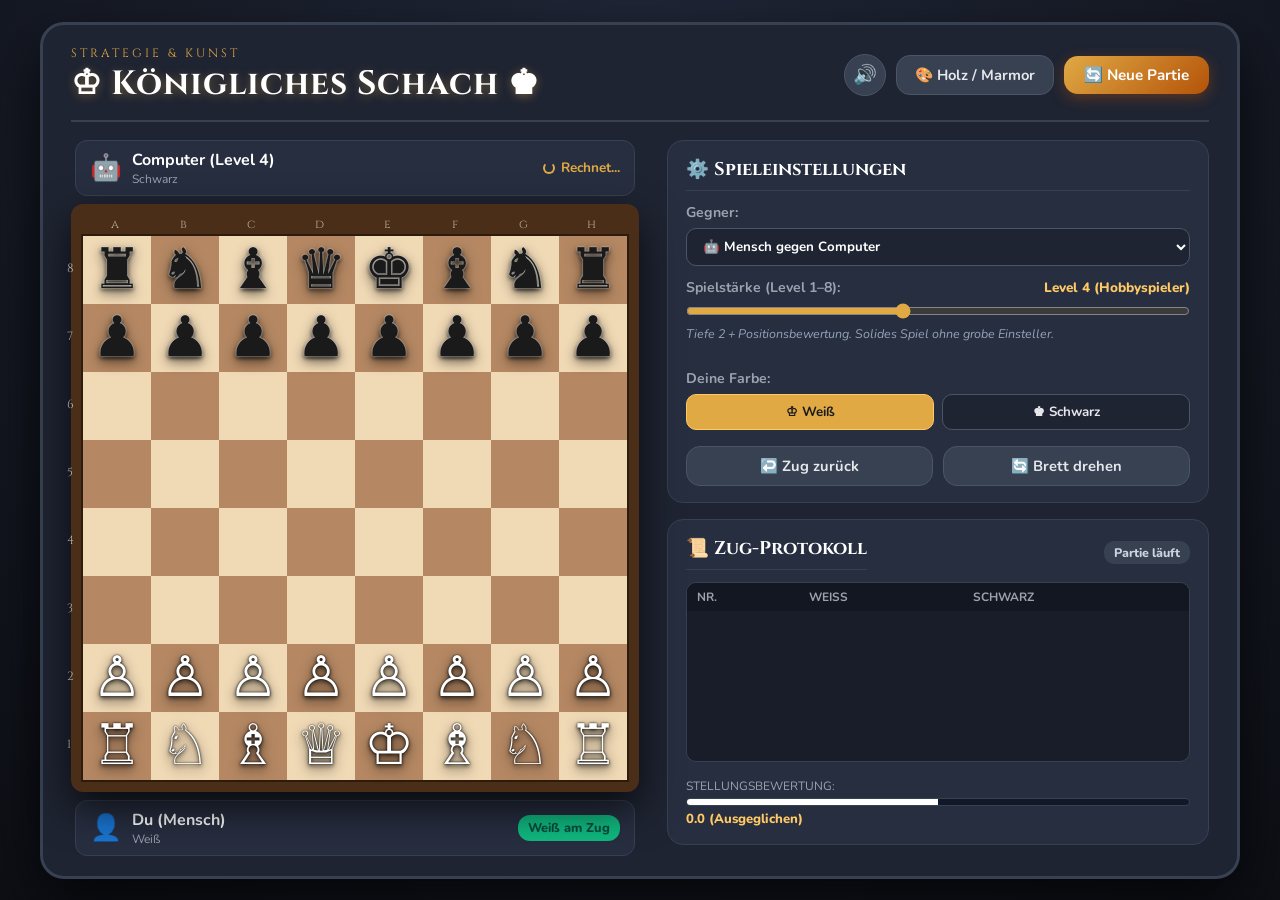
==== index.html @ e4e54983 "Initial commit: Königliches Schach mit KI und 2-Spieler-Modus" ====
<!DOCTYPE html>
<html lang="de">
<head>
  <meta charset="UTF-8">
  <meta name="viewport" content="width=device-width, initial-scale=1.0">
  <title>Königliches Schach – Meister & KI</title>
  <link rel="preconnect" href="https://fonts.googleapis.com">
  <link rel="preconnect" href="https://fonts.gstatic.com" crossorigin>
  <link href="https://fonts.googleapis.com/css2?family=Cinzel:wght@600;700;800&family=Nunito:wght@600;700;800&display=swap" rel="stylesheet">
  <link rel="stylesheet" href="chess.css">
</head>
<body>
  <div class="chess-app-container">
    
    <!-- Oberer Kopfbereich -->
    <header class="chess-header">
      <div class="header-branding">
        <span class="chess-subtitle">Strategie & Kunst</span>
        <h1 class="chess-title">♔ Königliches Schach ♚</h1>
      </div>

      <div class="header-actions">
        <button id="btn-sound" class="btn-icon" title="Ton an/aus">🔊</button>
        <button id="btn-theme" class="btn-secondary" title="Design wechseln">🎨 Holz / Marmor</button>
        <button id="btn-new-game" class="btn-primary" title="Neue Partie starten">🔄 Neue Partie</button>
      </div>
    </header>

    <!-- Hauptbereich: Brett & Seitenleiste -->
    <main class="chess-main-layout">
      
      <!-- Linke Spalte / Schachbrett -->
      <section class="board-column">
        
        <!-- Oberer Spieler (Schwarz / KI) -->
        <div class="player-bar top-player" id="black-player-bar">
          <div class="player-meta">
            <span class="player-icon" id="top-player-avatar">🤖</span>
            <div class="player-text">
              <strong id="top-player-name">Computer (Level 4)</strong>
              <span class="player-color-tag">Schwarz</span>
            </div>
          </div>
          <div class="captured-box" id="top-captured">
            <span class="captured-list"></span>
            <span class="material-advantage" id="top-adv"></span>
          </div>
          <div class="thinking-spinner hidden" id="ai-thinking-indicator">
            <div class="spinner-dot"></div>
            <span>Rechnet...</span>
          </div>
        </div>

        <!-- Das 8x8 Schachbrett -->
        <div class="board-wrapper" id="board-wrapper">
          <div class="coordinates-top-bottom">
            <span>a</span><span>b</span><span>c</span><span>d</span><span>e</span><span>f</span><span>g</span><span>h</span>
          </div>
          <div class="coordinates-left-right">
            <span>8</span><span>7</span><span>6</span><span>5</span><span>4</span><span>3</span><span>2</span><span>1</span>
          </div>
          <div id="chess-board" class="chess-grid"></div>
        </div>

        <!-- Unterer Spieler (Weiß / Mensch) -->
        <div class="player-bar bottom-player" id="white-player-bar">
          <div class="player-meta">
            <span class="player-icon" id="bottom-player-avatar">👤</span>
            <div class="player-text">
              <strong id="bottom-player-name">Spieler (Mensch)</strong>
              <span class="player-color-tag">Weiß</span>
            </div>
          </div>
          <div class="captured-box" id="bottom-captured">
            <span class="captured-list"></span>
            <span class="material-advantage" id="bottom-adv"></span>
          </div>
          <div class="turn-status-badge" id="turn-badge">Weiß am Zug</div>
        </div>

      </section>

      <!-- Rechte Spalte: Einstellungen, Stärke & Züge-Historie -->
      <aside class="sidebar-column">
        
        <!-- Einstellungen & Level -->
        <div class="panel-box settings-panel">
          <h2 class="panel-title">⚙️ Spieleinstellungen</h2>
          
          <div class="setting-row">
            <label for="game-mode">Gegner:</label>
            <select id="game-mode" class="custom-select">
              <option value="ai">🤖 Mensch gegen Computer</option>
              <option value="pvp">👥 2 Spieler (lokal an einem Gerät)</option>
            </select>
          </div>

          <div class="setting-row" id="level-container">
            <div class="level-header">
              <label for="ai-level">Spielstärke (Level 1–8):</label>
              <span class="level-badge" id="level-display">Level 4 (Hobbyspieler)</span>
            </div>
            <input type="range" id="ai-level" min="1" max="8" value="4" class="custom-slider">
            <div class="level-description" id="level-desc">
              Tiefe 2 + Positionsbewertung. Solides Spiel ohne grobe Einsteller.
            </div>
          </div>

          <div class="setting-row" id="color-select-container">
            <label>Deine Farbe:</label>
            <div class="color-toggle-group">
              <button class="color-btn active" data-color="w">♔ Weiß</button>
              <button class="color-btn" data-color="b">♚ Schwarz</button>
            </div>
          </div>

          <div class="panel-actions">
            <button id="btn-undo" class="btn-secondary" title="Letzten Zug rückgängig machen">↩️ Zug zurück</button>
            <button id="btn-flip" class="btn-secondary" title="Spielfeld um 180 Grad drehen">🔄 Brett drehen</button>
          </div>
        </div>

        <!-- Partie-Status & Züge-Protokoll -->
        <div class="panel-box moves-panel">
          <div class="moves-header">
            <h2 class="panel-title">📜 Zug-Protokoll</h2>
            <span class="status-pill" id="game-status-pill">Partie läuft</span>
          </div>

          <div class="moves-history" id="moves-history">
            <table class="moves-table">
              <thead>
                <tr>
                  <th>Nr.</th>
                  <th>Weiß</th>
                  <th>Schwarz</th>
                </tr>
              </thead>
              <tbody id="moves-list"></tbody>
            </table>
          </div>

          <div class="engine-info" id="engine-eval-box">
            <span class="eval-label">Stellungsbewertung:</span>
            <div class="eval-bar-wrapper">
              <div class="eval-bar-fill" id="eval-bar" style="width: 50%;"></div>
            </div>
            <span class="eval-score" id="eval-score">0.0 (Ausgeglichen)</span>
          </div>
        </div>

      </aside>
    </main>

  </div>

  <!-- Modal für Bauern-Umwandlung (Pawn Promotion) -->
  <div id="modal-promotion" class="modal-backdrop hidden">
    <div class="modal-content promotion-content">
      <h3 class="promotion-title">Bauer verwandeln in:</h3>
      <div class="promotion-choices" id="promotion-choices">
        <button class="promo-choice-btn" data-piece="q">♛ Dame</button>
        <button class="promo-choice-btn" data-piece="r">♜ Turm</button>
        <button class="promo-choice-btn" data-piece="b">♝ Läufer</button>
        <button class="promo-choice-btn" data-piece="n">♞ Springer</button>
      </div>
    </div>
  </div>

  <!-- Modal: Spielende (Schachmatt / Patt / Remis) -->
  <div id="modal-gameover" class="modal-backdrop hidden">
    <div class="modal-content gameover-content">
      <div class="gameover-trophy" id="go-icon">🏆</div>
      <h2 class="gameover-title" id="go-title">Schachmatt!</h2>
      <p class="gameover-desc" id="go-desc">Weiß gewinnt durch Schachmatt.</p>
      <button id="btn-restart-gameover" class="btn-primary btn-large">Neue Partie beginnen</button>
    </div>
  </div>

  <script src="chess.js"></script>
</body>
</html>
---- chess.css ----
/* ==========================================================================
   Königliches Schach – Premium Styles & Themes
   ========================================================================== */

:root {
  --bg-primary: #151821;
  --bg-secondary: #1f2432;
  --bg-panel: #272e40;
  --text-main: #f3f4f6;
  --text-muted: #9ca3af;
  --accent-gold: #e0a944;
  --accent-gold-bright: #ffca65;
  --accent-blue: #3b82f6;
  --accent-danger: #ef4444;

  /* Klassisches Holz-Thema (Standard) */
  --board-border: #4a2e18;
  --board-light: #f0d9b5;
  --board-dark: #b58863;
  --highlight-select: rgba(255, 215, 0, 0.65);
  --highlight-last: rgba(205, 210, 106, 0.5);
  --highlight-dot: rgba(20, 85, 30, 0.45);
  --highlight-capture: rgba(220, 38, 38, 0.45);

  --font-serif: 'Cinzel', serif;
  --font-sans: 'Nunito', sans-serif;
}

/* Marmor / Slate Thema */
body.theme-slate {
  --board-border: #334155;
  --board-light: #e2e8f0;
  --board-dark: #64748b;
  --highlight-select: rgba(56, 189, 248, 0.65);
  --highlight-last: rgba(99, 102, 241, 0.45);
  --highlight-dot: rgba(14, 165, 233, 0.5);
  --highlight-capture: rgba(239, 68, 68, 0.55);
}

* {
  box-sizing: border-box;
  margin: 0;
  padding: 0;
  user-select: none;
  -webkit-user-select: none;
}

body {
  background: radial-gradient(circle at 50% 10%, #202738 0%, #0d0f15 100%);
  color: var(--text-main);
  font-family: var(--font-sans);
  min-height: 100vh;
  display: flex;
  justify-content: center;
  align-items: center;
  padding: 16px;
}

.chess-app-container {
  width: 100%;
  max-width: 1200px;
  background: var(--bg-secondary);
  border: 3px solid #374151;
  border-radius: 24px;
  padding: 20px 28px;
  box-shadow: 0 25px 60px rgba(0, 0, 0, 0.7);
  display: flex;
  flex-direction: column;
  gap: 18px;
}

/* Header */
.chess-header {
  display: flex;
  justify-content: space-between;
  align-items: center;
  border-bottom: 2px solid #374151;
  padding-bottom: 14px;
}

.header-branding {
  display: flex;
  flex-direction: column;
}

.chess-subtitle {
  font-family: var(--font-serif);
  font-size: 0.75rem;
  letter-spacing: 3px;
  text-transform: uppercase;
  color: var(--accent-gold);
}

.chess-title {
  font-family: var(--font-serif);
  font-size: 2.1rem;
  color: #fff;
  letter-spacing: 1px;
  text-shadow: 0 2px 10px rgba(224, 169, 68, 0.4);
}

.header-actions {
  display: flex;
  gap: 10px;
  align-items: center;
}

/* Buttons */
button, .btn-nav {
  font-family: var(--font-sans);
  font-weight: 700;
  cursor: pointer;
  border: none;
  border-radius: 14px;
  transition: all 0.2s cubic-bezier(0.34, 1.56, 0.64, 1);
  display: inline-flex;
  align-items: center;
  justify-content: center;
  text-decoration: none;
}

button:active, .btn-nav:active {
  transform: scale(0.96);
}

.btn-nav {
  background: #1e3a2f;
  color: #a7f3d0;
  border: 1px solid #059669;
  padding: 8px 16px;
  font-size: 0.9rem;
}

.btn-nav:hover {
  background: #065f46;
  color: #fff;
}

.btn-icon {
  background: #374151;
  color: #fff;
  width: 42px;
  height: 42px;
  font-size: 1.2rem;
  border-radius: 50%;
  border: 1px solid #4b5563;
}

.btn-icon:hover {
  background: #4b5563;
}

.btn-secondary {
  background: #374151;
  color: #e5e7eb;
  padding: 9px 18px;
  font-size: 0.92rem;
  border: 1px solid #4b5563;
}

.btn-secondary:hover {
  background: #4b5563;
  color: #fff;
}

.btn-primary {
  background: linear-gradient(135deg, #e0a944, #b45309);
  color: #fff;
  padding: 9px 20px;
  font-size: 0.95rem;
  box-shadow: 0 4px 14px rgba(180, 83, 9, 0.4);
}

.btn-primary:hover {
  transform: translateY(-2px);
  box-shadow: 0 6px 18px rgba(180, 83, 9, 0.5);
}

/* Haupt-Layout */
.chess-main-layout {
  display: grid;
  grid-template-columns: auto 1fr;
  gap: 28px;
  align-items: start;
}

/* Brett-Spalte */
.board-column {
  display: flex;
  flex-direction: column;
  gap: 8px;
  align-items: center;
}

/* Spieler-Balken */
.player-bar {
  width: 560px;
  background: var(--bg-panel);
  border: 1px solid #374151;
  border-radius: 12px;
  padding: 8px 14px;
  display: flex;
  align-items: center;
  justify-content: space-between;
}

.player-meta {
  display: flex;
  align-items: center;
  gap: 10px;
}

.player-icon {
  font-size: 1.6rem;
}

.player-text {
  display: flex;
  flex-direction: column;
}

.player-text strong {
  font-size: 1rem;
  color: #fff;
}

.player-color-tag {
  font-size: 0.75rem;
  color: var(--text-muted);
}

.captured-box {
  display: flex;
  align-items: center;
  gap: 6px;
}

.captured-list {
  font-size: 1.25rem;
  letter-spacing: -2px;
  display: flex;
  gap: 2px;
}

.material-advantage {
  font-size: 0.82rem;
  font-weight: 800;
  color: var(--accent-gold-bright);
}

.turn-status-badge {
  background: #10b981;
  color: #064e3b;
  font-weight: 800;
  font-size: 0.8rem;
  padding: 4px 10px;
  border-radius: 12px;
  animation: pulseBadge 1.5s infinite;
}

.thinking-spinner {
  display: flex;
  align-items: center;
  gap: 6px;
  font-size: 0.85rem;
  color: var(--accent-gold);
  font-weight: 700;
}

.spinner-dot {
  width: 12px;
  height: 12px;
  border: 2px solid var(--accent-gold);
  border-top-color: transparent;
  border-radius: 50%;
  animation: spin 0.8s linear infinite;
}

/* Schachbrett Wrapper & Koordinaten */
.board-wrapper {
  position: relative;
  background: var(--board-border);
  border: 10px solid var(--board-border);
  border-radius: 12px;
  box-shadow: 0 16px 40px rgba(0, 0, 0, 0.7);
  display: flex;
  flex-direction: column;
}

.coordinates-top-bottom {
  display: grid;
  grid-template-columns: repeat(8, 68px);
  text-align: center;
  font-size: 0.75rem;
  font-family: var(--font-serif);
  color: rgba(255, 255, 255, 0.6);
  padding: 2px 0;
}

.coordinates-left-right {
  position: absolute;
  left: -14px;
  top: 20px;
  height: calc(8 * 68px);
  display: flex;
  flex-direction: column;
  justify-content: space-around;
  font-size: 0.75rem;
  font-family: var(--font-serif);
  color: rgba(255, 255, 255, 0.6);
}

.chess-grid {
  display: grid;
  grid-template-columns: repeat(8, 68px);
  grid-template-rows: repeat(8, 68px);
  border: 2px solid rgba(0, 0, 0, 0.4);
}

/* Kachel */
.square {
  width: 68px;
  height: 68px;
  display: flex;
  align-items: center;
  justify-content: center;
  position: relative;
  cursor: pointer;
}

.square.light {
  background-color: var(--board-light);
}

.square.dark {
  background-color: var(--board-dark);
}

/* Hervorhebungen */
.square.selected {
  background-color: var(--highlight-select) !important;
}

.square.last-move {
  background-color: var(--highlight-last) !important;
}

.square.check {
  background: radial-gradient(circle, #ef4444 0%, transparent 80%) !important;
  animation: pulseCheck 1s infinite alternate;
}

/* Mögliche Züge */
.square.valid-move::after {
  content: "";
  position: absolute;
  width: 22px;
  height: 22px;
  background-color: var(--highlight-dot);
  border-radius: 50%;
  pointer-events: none;
  z-index: 5;
  transition: transform 0.15s ease;
}

.square.valid-move:hover::after {
  transform: scale(1.3);
}

.square.valid-capture::after {
  content: "";
  position: absolute;
  width: 60px;
  height: 60px;
  border: 5px solid var(--highlight-capture);
  border-radius: 50%;
  pointer-events: none;
  z-index: 5;
}

/* Schachfiguren */
.piece {
  font-size: 3.5rem;
  line-height: 1;
  position: relative;
  z-index: 10;
  transition: transform 0.15s cubic-bezier(0.34, 1.56, 0.64, 1);
  filter: drop-shadow(0 4px 6px rgba(0, 0, 0, 0.5));
}

.piece.white {
  color: #fff;
  text-shadow: 0 0 2px #000, 0 2px 4px rgba(0, 0, 0, 0.8);
}

.piece.black {
  color: #1a1a1a;
  text-shadow: 0 0 2px #fff, 0 2px 4px rgba(0, 0, 0, 0.9);
}

.square:hover .piece {
  transform: scale(1.1);
}

/* Seitenleiste / Panels */
.sidebar-column {
  display: flex;
  flex-direction: column;
  gap: 16px;
}

.panel-box {
  background: var(--bg-panel);
  border: 1px solid #374151;
  border-radius: 16px;
  padding: 16px 18px;
  display: flex;
  flex-direction: column;
  gap: 12px;
}

.panel-title {
  font-family: var(--font-serif);
  font-size: 1.15rem;
  color: #fff;
  border-bottom: 1px solid #374151;
  padding-bottom: 8px;
}

.setting-row {
  display: flex;
  flex-direction: column;
  gap: 6px;
}

.setting-row label {
  font-size: 0.88rem;
  color: var(--text-muted);
  font-weight: 700;
}

.custom-select {
  background: #1f2432;
  color: #fff;
  border: 1px solid #4b5563;
  padding: 8px 12px;
  border-radius: 10px;
  font-family: var(--font-sans);
  font-weight: 700;
}

.level-header {
  display: flex;
  justify-content: space-between;
  align-items: center;
}

.level-badge {
  font-size: 0.85rem;
  font-weight: 800;
  color: var(--accent-gold-bright);
}

.custom-slider {
  width: 100%;
  accent-color: var(--accent-gold);
  cursor: pointer;
}

.level-description {
  font-size: 0.78rem;
  color: #94a3b8;
  font-style: italic;
  min-height: 32px;
}

.color-toggle-group {
  display: flex;
  gap: 8px;
}

.color-btn {
  flex: 1;
  background: #1f2432;
  color: #e5e7eb;
  border: 1px solid #4b5563;
  padding: 8px;
  border-radius: 10px;
}

.color-btn.active {
  background: var(--accent-gold);
  color: #1a1a1a;
  border-color: var(--accent-gold-bright);
}

.panel-actions {
  display: flex;
  gap: 10px;
  margin-top: 4px;
}

.panel-actions button {
  flex: 1;
}

/* Zug-Protokoll */
.moves-header {
  display: flex;
  justify-content: space-between;
  align-items: center;
}

.status-pill {
  font-size: 0.78rem;
  font-weight: 800;
  background: #374151;
  color: #cbd5e1;
  padding: 3px 10px;
  border-radius: 10px;
}

.moves-history {
  height: 180px;
  overflow-y: auto;
  background: #181d29;
  border: 1px solid #374151;
  border-radius: 10px;
}

.moves-table {
  width: 100%;
  border-collapse: collapse;
  font-size: 0.88rem;
  text-align: left;
}

.moves-table th {
  background: #131722;
  padding: 6px 10px;
  font-size: 0.75rem;
  color: var(--text-muted);
  text-transform: uppercase;
}

.moves-table td {
  padding: 5px 10px;
  border-bottom: 1px solid #232a3b;
}

.moves-table tr:hover {
  background: #252e42;
}

/* Stellungsbewertung (Engine Eval) */
.engine-info {
  display: flex;
  flex-direction: column;
  gap: 4px;
  margin-top: 4px;
}

.eval-label {
  font-size: 0.75rem;
  color: var(--text-muted);
  text-transform: uppercase;
}

.eval-bar-wrapper {
  width: 100%;
  height: 8px;
  background: #111827;
  border-radius: 4px;
  overflow: hidden;
  border: 1px solid #374151;
}

.eval-bar-fill {
  height: 100%;
  background: #fff;
  transition: width 0.3s ease;
}

.eval-score {
  font-size: 0.82rem;
  font-weight: 800;
  color: var(--accent-gold-bright);
}

/* Modals */
.modal-backdrop {
  position: fixed;
  top: 0;
  left: 0;
  width: 100vw;
  height: 100vh;
  background: rgba(10, 14, 23, 0.8);
  backdrop-filter: blur(6px);
  display: flex;
  align-items: center;
  justify-content: center;
  z-index: 100;
  transition: opacity 0.25s ease;
}

.modal-backdrop.hidden {
  opacity: 0;
  pointer-events: none;
}

.modal-content {
  background: var(--bg-panel);
  border: 2px solid var(--accent-gold);
  border-radius: 20px;
  padding: 24px 30px;
  text-align: center;
  box-shadow: 0 20px 50px rgba(0, 0, 0, 0.8);
  display: flex;
  flex-direction: column;
  gap: 16px;
}

.promotion-title {
  font-family: var(--font-serif);
  font-size: 1.3rem;
  color: #fff;
}

.promotion-choices {
  display: flex;
  gap: 12px;
}

.promo-choice-btn {
  background: #1f2432;
  color: #fff;
  border: 2px solid #4b5563;
  padding: 12px 18px;
  font-size: 1.3rem;
  border-radius: 14px;
}

.promo-choice-btn:hover {
  background: var(--accent-gold);
  color: #1a1a1a;
  border-color: #fff;
}

.gameover-trophy {
  font-size: 4rem;
}

.gameover-title {
  font-family: var(--font-serif);
  font-size: 2rem;
  color: var(--accent-gold);
}

.gameover-desc {
  font-size: 1.1rem;
  color: #e5e7eb;
}

.btn-large {
  padding: 12px 28px;
  font-size: 1.1rem;
}

/* Animationen */
@keyframes spin {
  to { transform: rotate(360deg); }
}

@keyframes pulseBadge {
  0%, 100% { transform: scale(1); }
  50% { transform: scale(1.05); }
}

@keyframes pulseCheck {
  from { filter: drop-shadow(0 0 4px #ef4444); }
  to { filter: drop-shadow(0 0 16px #ef4444); }
}

/* Responsive */
@media (max-width: 980px) {
  .chess-main-layout {
    grid-template-columns: 1fr;
    justify-items: center;
  }
  .player-bar {
    width: 100%;
    max-width: 560px;
  }
  .sidebar-column {
    width: 100%;
    max-width: 560px;
  }
}
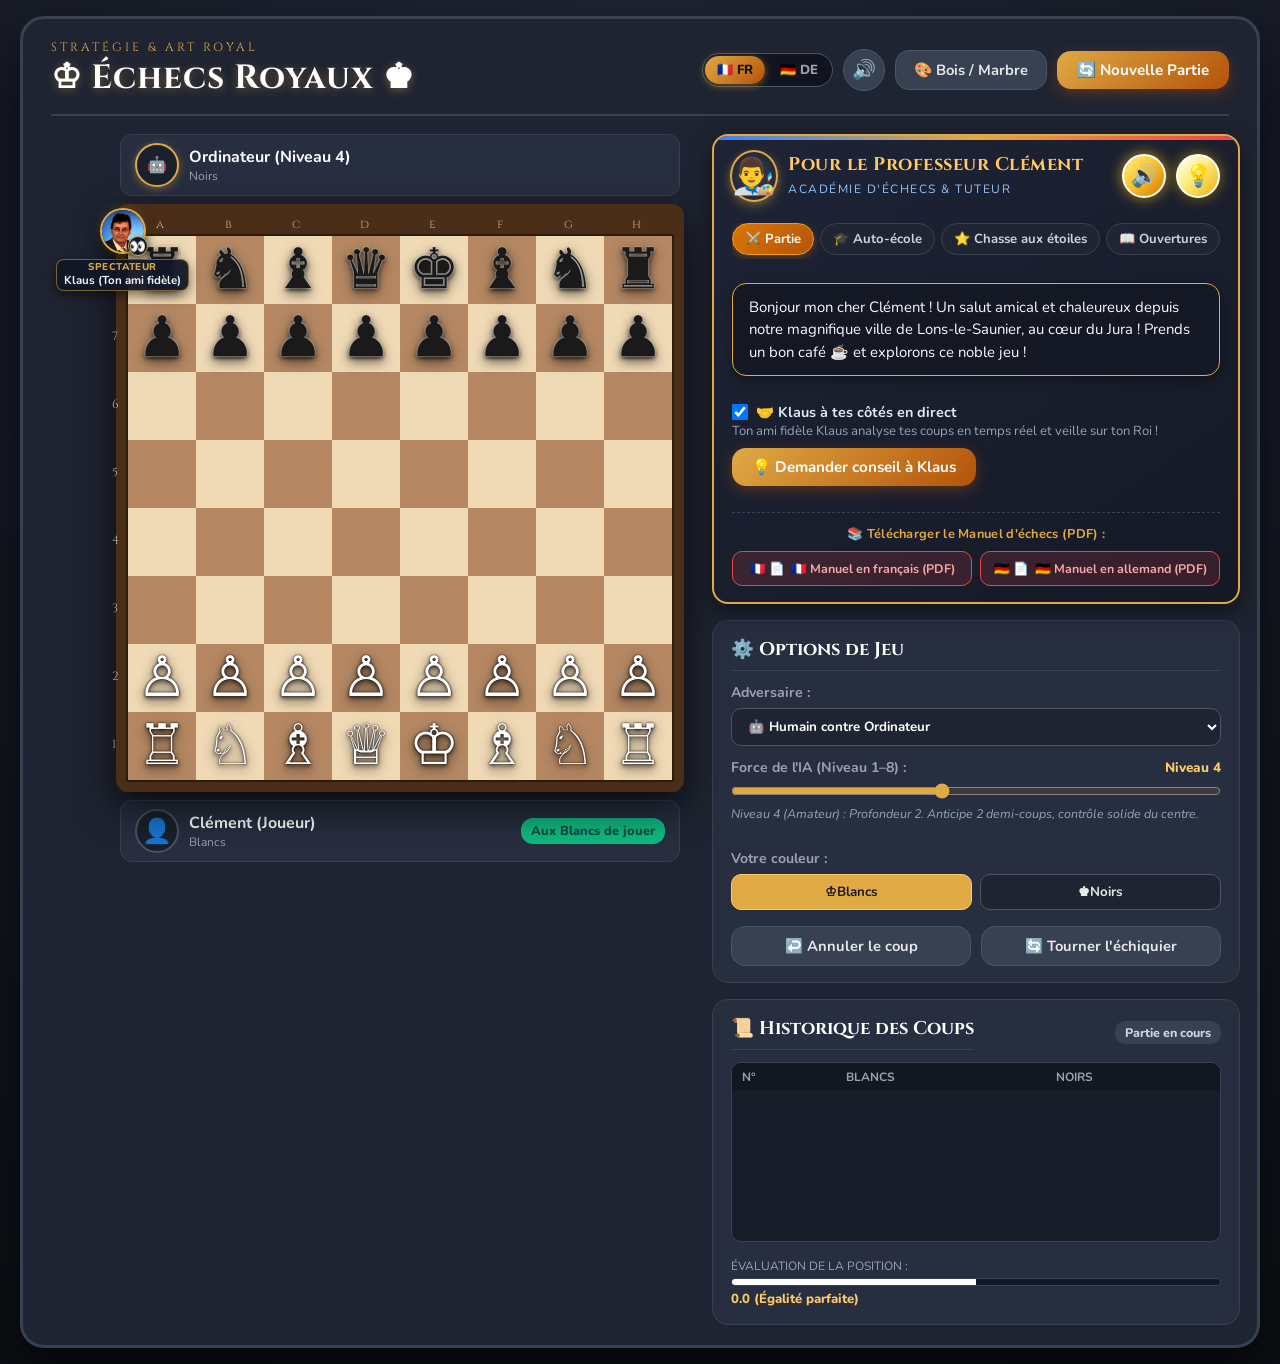
==== commit e0419f0a: "Fix French startup, Klaus coaching tips, Sternenjagd consecutive moves, luminous voice button, PDF-o" ====
--- a/index.html
+++ b/index.html
@@ -1,9 +1,9 @@
 <!DOCTYPE html>
-<html lang="de">
+<html lang="fr">
 <head>
   <meta charset="UTF-8">
   <meta name="viewport" content="width=device-width, initial-scale=1.0">
-  <title>Königliches Schach – Meister & KI</title>
+  <title>Échecs Royaux – Maître &amp; IA</title>
   <link rel="preconnect" href="https://fonts.googleapis.com">
   <link rel="preconnect" href="https://fonts.gstatic.com" crossorigin>
   <link href="https://fonts.googleapis.com/css2?family=Cinzel:wght@600;700;800&family=Nunito:wght@600;700;800&display=swap" rel="stylesheet">
@@ -12,17 +12,23 @@
 <body>
   <div class="chess-app-container">
     
-    <!-- Oberer Kopfbereich -->
+    <!-- Oberer Kopfbereich mit Sprach-Umschalter -->
     <header class="chess-header">
       <div class="header-branding">
-        <span class="chess-subtitle">Strategie & Kunst</span>
-        <h1 class="chess-title">♔ Königliches Schach ♚</h1>
+        <span class="chess-subtitle" data-i18n="appSubtitle">Stratégie &amp; Art Royal</span>
+        <h1 class="chess-title" data-i18n="appTitle">♔ Échecs Royaux ♚</h1>
       </div>
 
       <div class="header-actions">
-        <button id="btn-sound" class="btn-icon" title="Ton an/aus">🔊</button>
-        <button id="btn-theme" class="btn-secondary" title="Design wechseln">🎨 Holz / Marmor</button>
-        <button id="btn-new-game" class="btn-primary" title="Neue Partie starten">🔄 Neue Partie</button>
+        <!-- Sprachauswahl: FR / DE -->
+        <div class="lang-switch-group">
+          <button id="btn-lang-fr" class="lang-btn active" title="Français">🇫🇷 FR</button>
+          <button id="btn-lang-de" class="lang-btn" title="Deutsch">🇩🇪 DE</button>
+        </div>
+
+        <button id="btn-sound" class="btn-icon" title="Son activé/désactivé" data-i18n-title="btnSoundTitle">🔊</button>
+        <button id="btn-theme" class="btn-secondary" title="Changer de thème" data-i18n="btnTheme" data-i18n-title="btnThemeTitle">🎨 Bois / Marbre</button>
+        <button id="btn-new-game" class="btn-primary" title="Commencer une nouvelle partie" data-i18n="btnNewGame" data-i18n-title="btnNewGameTitle">🔄 Nouvelle Partie</button>
       </div>
     </header>
 
@@ -32,13 +38,13 @@
       <!-- Linke Spalte / Schachbrett -->
       <section class="board-column">
         
-        <!-- Oberer Spieler (Schwarz / KI) -->
+        <!-- Oberer Spieler (Gegner / KI) -->
         <div class="player-bar top-player" id="black-player-bar">
           <div class="player-meta">
-            <span class="player-icon" id="top-player-avatar">🤖</span>
+            <div class="player-photo-wrap" id="top-player-avatar">🤖</div>
             <div class="player-text">
-              <strong id="top-player-name">Computer (Level 4)</strong>
-              <span class="player-color-tag">Schwarz</span>
+              <strong id="top-player-name">Ordinateur (Niveau 4)</strong>
+              <span class="player-color-tag" id="top-player-color" data-i18n="colorBlack">Noirs</span>
             </div>
           </div>
           <div class="captured-box" id="top-captured">
@@ -47,12 +53,24 @@
           </div>
           <div class="thinking-spinner hidden" id="ai-thinking-indicator">
             <div class="spinner-dot"></div>
-            <span>Rechnet...</span>
+            <span data-i18n="thinking">Réflexion en cours...</span>
           </div>
         </div>
 
         <!-- Das 8x8 Schachbrett -->
         <div class="board-wrapper" id="board-wrapper">
+          <!-- Zuschauer: Ton ami am linken oberen Eck des Bretts -->
+          <div class="board-spectator" id="board-spectator" title="Ton ami fidèle Klaus regarde la partie avec attention 👀" data-i18n-title="spectatorTooltip">
+            <div class="spectator-avatar-frame">
+              <img src="ami.jpg" alt="Klaus" class="spectator-photo">
+              <span class="spectator-eye-badge" title="Schaut zu">👀</span>
+            </div>
+            <div class="spectator-info">
+              <span class="spectator-role" data-i18n="spectatorRole">Spectateur</span>
+              <span class="spectator-name" id="spectator-name" data-i18n="spectatorName">Klaus (Ton ami fidèle)</span>
+            </div>
+          </div>
+
           <div class="coordinates-top-bottom">
             <span>a</span><span>b</span><span>c</span><span>d</span><span>e</span><span>f</span><span>g</span><span>h</span>
           </div>
@@ -62,20 +80,20 @@
           <div id="chess-board" class="chess-grid"></div>
         </div>
 
-        <!-- Unterer Spieler (Weiß / Mensch) -->
+        <!-- Unterer Spieler (Mensch / Clément) -->
         <div class="player-bar bottom-player" id="white-player-bar">
           <div class="player-meta">
-            <span class="player-icon" id="bottom-player-avatar">👤</span>
+            <div class="player-icon-wrap" id="bottom-player-avatar">👤</div>
             <div class="player-text">
-              <strong id="bottom-player-name">Spieler (Mensch)</strong>
-              <span class="player-color-tag">Weiß</span>
+              <strong id="bottom-player-name" data-i18n="playerHuman">Clément (Joueur)</strong>
+              <span class="player-color-tag" id="bottom-player-color" data-i18n="colorWhite">Blancs</span>
             </div>
           </div>
           <div class="captured-box" id="bottom-captured">
             <span class="captured-list"></span>
             <span class="material-advantage" id="bottom-adv"></span>
           </div>
-          <div class="turn-status-badge" id="turn-badge">Weiß am Zug</div>
+          <div class="turn-status-badge" id="turn-badge" data-i18n="turnWhite">Aux Blancs de jouer</div>
         </div>
 
       </section>
@@ -85,55 +103,55 @@
         
         <!-- Einstellungen & Level -->
         <div class="panel-box settings-panel">
-          <h2 class="panel-title">⚙️ Spieleinstellungen</h2>
+          <h2 class="panel-title" data-i18n="settingsTitle">⚙️ Options de Jeu</h2>
           
           <div class="setting-row">
-            <label for="game-mode">Gegner:</label>
+            <label for="game-mode" data-i18n="labelOpponent">Adversaire :</label>
             <select id="game-mode" class="custom-select">
-              <option value="ai">🤖 Mensch gegen Computer</option>
-              <option value="pvp">👥 2 Spieler (lokal an einem Gerät)</option>
+              <option value="ai" data-i18n="modeAi">🤖 Humain contre Ordinateur</option>
+              <option value="pvp" data-i18n="modePvp">👥 2 Joueurs (en local sur l'appareil)</option>
             </select>
           </div>
 
           <div class="setting-row" id="level-container">
             <div class="level-header">
-              <label for="ai-level">Spielstärke (Level 1–8):</label>
-              <span class="level-badge" id="level-display">Level 4 (Hobbyspieler)</span>
+              <label for="ai-level" data-i18n="labelAiLevel">Force de l'IA (Niveau 1–8) :</label>
+              <span class="level-badge" id="level-display">Niveau 4</span>
             </div>
             <input type="range" id="ai-level" min="1" max="8" value="4" class="custom-slider">
             <div class="level-description" id="level-desc">
-              Tiefe 2 + Positionsbewertung. Solides Spiel ohne grobe Einsteller.
+              Niveau 4 (Amateur) : Profondeur 2. Anticipe 2 demi-coups, contrôle solide du centre.
             </div>
           </div>
 
           <div class="setting-row" id="color-select-container">
-            <label>Deine Farbe:</label>
+            <label data-i18n="labelYourColor">Votre couleur :</label>
             <div class="color-toggle-group">
-              <button class="color-btn active" data-color="w">♔ Weiß</button>
-              <button class="color-btn" data-color="b">♚ Schwarz</button>
+              <button class="color-btn active" data-color="w">♔ <span data-i18n="colorWhite">Blancs</span></button>
+              <button class="color-btn" data-color="b">♚ <span data-i18n="colorBlack">Noirs</span></button>
             </div>
           </div>
 
           <div class="panel-actions">
-            <button id="btn-undo" class="btn-secondary" title="Letzten Zug rückgängig machen">↩️ Zug zurück</button>
-            <button id="btn-flip" class="btn-secondary" title="Spielfeld um 180 Grad drehen">🔄 Brett drehen</button>
+            <button id="btn-undo" class="btn-secondary" title="Revenir au coup précédent" data-i18n="btnUndo" data-i18n-title="btnUndoTitle">↩️ Annuler le coup</button>
+            <button id="btn-flip" class="btn-secondary" title="Pivoter l'échiquier à 180 degrés" data-i18n="btnFlip" data-i18n-title="btnFlipTitle">🔄 Tourner l'échiquier</button>
           </div>
         </div>
 
         <!-- Partie-Status & Züge-Protokoll -->
         <div class="panel-box moves-panel">
           <div class="moves-header">
-            <h2 class="panel-title">📜 Zug-Protokoll</h2>
-            <span class="status-pill" id="game-status-pill">Partie läuft</span>
+            <h2 class="panel-title" data-i18n="movesTitle">📜 Historique des Coups</h2>
+            <span class="status-pill" id="game-status-pill" data-i18n="statusRunning">Partie en cours</span>
           </div>
 
           <div class="moves-history" id="moves-history">
             <table class="moves-table">
               <thead>
                 <tr>
-                  <th>Nr.</th>
-                  <th>Weiß</th>
-                  <th>Schwarz</th>
+                  <th data-i18n="colMoveNum">N°</th>
+                  <th data-i18n="colWhite">Blancs</th>
+                  <th data-i18n="colBlack">Noirs</th>
                 </tr>
               </thead>
               <tbody id="moves-list"></tbody>
@@ -141,11 +159,11 @@
           </div>
 
           <div class="engine-info" id="engine-eval-box">
-            <span class="eval-label">Stellungsbewertung:</span>
+            <span class="eval-label" data-i18n="evalLabel">Évaluation de la position :</span>
             <div class="eval-bar-wrapper">
               <div class="eval-bar-fill" id="eval-bar" style="width: 50%;"></div>
             </div>
-            <span class="eval-score" id="eval-score">0.0 (Ausgeglichen)</span>
+            <span class="eval-score" id="eval-score">0.0 (Égalité parfaite)</span>
           </div>
         </div>
 
@@ -157,12 +175,12 @@
   <!-- Modal für Bauern-Umwandlung (Pawn Promotion) -->
   <div id="modal-promotion" class="modal-backdrop hidden">
     <div class="modal-content promotion-content">
-      <h3 class="promotion-title">Bauer verwandeln in:</h3>
+      <h3 class="promotion-title" data-i18n="promoTitle">Promotion du pion en :</h3>
       <div class="promotion-choices" id="promotion-choices">
-        <button class="promo-choice-btn" data-piece="q">♛ Dame</button>
-        <button class="promo-choice-btn" data-piece="r">♜ Turm</button>
-        <button class="promo-choice-btn" data-piece="b">♝ Läufer</button>
-        <button class="promo-choice-btn" data-piece="n">♞ Springer</button>
+        <button class="promo-choice-btn" data-piece="q" data-i18n="pieceQueen">♛ Dame</button>
+        <button class="promo-choice-btn" data-piece="r" data-i18n="pieceRook">♜ Tour</button>
+        <button class="promo-choice-btn" data-piece="b" data-i18n="pieceBishop">♝ Fou</button>
+        <button class="promo-choice-btn" data-piece="n" data-i18n="pieceKnight">♞ Cavalier</button>
       </div>
     </div>
   </div>
@@ -171,12 +189,14 @@
   <div id="modal-gameover" class="modal-backdrop hidden">
     <div class="modal-content gameover-content">
       <div class="gameover-trophy" id="go-icon">🏆</div>
-      <h2 class="gameover-title" id="go-title">Schachmatt!</h2>
-      <p class="gameover-desc" id="go-desc">Weiß gewinnt durch Schachmatt.</p>
-      <button id="btn-restart-gameover" class="btn-primary btn-large">Neue Partie beginnen</button>
+      <h2 class="gameover-title" id="go-title" data-i18n="goTitleCheckmate">Échec et Mat !</h2>
+      <p class="gameover-desc" id="go-desc" data-i18n="goDescCheckmate">Les Blancs remportent la victoire par échec et mat !</p>
+      <button id="btn-restart-gameover" class="btn-primary btn-large" data-i18n="btnRestart">Commencer une nouvelle partie</button>
     </div>
   </div>
 
+  <script src="i18n.js"></script>
   <script src="chess.js"></script>
+  <script src="tutor.js"></script>
 </body>
-</html>
+</html>
--- a/chess.css
+++ b/chess.css
@@ -58,7 +58,7 @@
 
 .chess-app-container {
   width: 100%;
-  max-width: 1200px;
+  max-width: 1240px;
   background: var(--bg-secondary);
   border: 3px solid #374151;
   border-radius: 24px;
@@ -182,6 +182,7 @@
   grid-template-columns: auto 1fr;
   gap: 28px;
   align-items: start;
+  padding-left: 65px;
 }
 
 /* Brett-Spalte */
@@ -258,6 +259,11 @@
   animation: pulseBadge 1.5s infinite;
 }
 
+/* Globale Hilfsklasse für Ausblendung */
+.hidden {
+  display: none !important;
+}
+
 .thinking-spinner {
   display: flex;
   align-items: center;
@@ -265,6 +271,10 @@
   font-size: 0.85rem;
   color: var(--accent-gold);
   font-weight: 700;
+}
+
+.thinking-spinner.hidden {
+  display: none !important;
 }
 
 .spinner-dot {
@@ -686,6 +696,7 @@
   .chess-main-layout {
     grid-template-columns: 1fr;
     justify-items: center;
+    padding-left: 0;
   }
   .player-bar {
     width: 100%;
@@ -696,3 +707,748 @@
     max-width: 560px;
   }
 }
+
+/* ==========================================================================
+   🎓 LE SALON DE PROFESSEUR CLÉMENT (Tutor & Minigame Styles)
+   ========================================================================== */
+
+.tutor-panel-box {
+  background: linear-gradient(145deg, #1e2436 0%, #151926 100%);
+  border: 2px solid #e0a944;
+  box-shadow: 0 8px 24px rgba(0, 0, 0, 0.5), inset 0 1px 0 rgba(255, 255, 255, 0.1);
+  position: relative;
+  overflow: hidden;
+}
+
+.tutor-panel-box::before {
+  content: '';
+  position: absolute;
+  top: 0;
+  left: 0;
+  right: 0;
+  height: 4px;
+  background: linear-gradient(90deg, #3b82f6 0%, #e0a944 50%, #ef4444 100%);
+}
+
+.tutor-header {
+  display: flex;
+  justify-content: space-between;
+  align-items: center;
+  margin-bottom: 12px;
+}
+
+.tutor-brand {
+  display: flex;
+  align-items: center;
+  gap: 12px;
+}
+
+.tutor-avatar-icon {
+  font-size: 2.2rem;
+  background: radial-gradient(circle, #2d3748 30%, #1a202c 100%);
+  border: 2px solid #e0a944;
+  border-radius: 50%;
+  width: 52px;
+  height: 52px;
+  display: flex;
+  align-items: center;
+  justify-content: center;
+  box-shadow: 0 4px 12px rgba(224, 169, 68, 0.35);
+  transition: transform 0.3s ease;
+}
+
+.tutor-avatar-icon:hover {
+  transform: rotate(6deg) scale(1.08);
+}
+
+.tutor-name {
+  font-family: var(--font-serif);
+  font-size: 1.15rem;
+  color: #ffca65;
+  letter-spacing: 0.5px;
+}
+
+.tutor-role {
+  font-size: 0.75rem;
+  color: #93c5fd;
+  text-transform: uppercase;
+  letter-spacing: 1.5px;
+}
+
+.tutor-tools {
+  display: flex;
+  gap: 10px;
+  align-items: center;
+}
+
+/* Luminous, highly visible voice toggle & hint buttons */
+.btn-voice-tool {
+  background: linear-gradient(135deg, #fef08a 0%, #fbbf24 50%, #d97706 100%);
+  color: #1e1b4b;
+  width: 44px;
+  height: 44px;
+  font-size: 1.35rem;
+  border-radius: 50%;
+  border: 2px solid #ffffff;
+  box-shadow: 0 0 14px rgba(251, 191, 36, 0.75), 0 2px 6px rgba(0, 0, 0, 0.4);
+  cursor: pointer;
+  display: flex;
+  align-items: center;
+  justify-content: center;
+  transition: all 0.25s ease;
+}
+
+.btn-voice-tool:hover {
+  transform: scale(1.1);
+  box-shadow: 0 0 20px rgba(251, 191, 36, 0.95), 0 4px 10px rgba(0, 0, 0, 0.5);
+  border-color: #ffffff;
+}
+
+.btn-voice-tool.muted {
+  background: #334155;
+  color: #94a3b8;
+  border: 2px solid #64748b;
+  box-shadow: none;
+  opacity: 0.7;
+}
+
+.btn-hint-tool {
+  background: linear-gradient(135deg, #ffffff 0%, #fef08a 40%, #eab308 100%);
+  color: #1e1b4b;
+  width: 44px;
+  height: 44px;
+  font-size: 1.35rem;
+  border-radius: 50%;
+  border: 2px solid #ffffff;
+  box-shadow: 0 0 14px rgba(234, 179, 8, 0.6), 0 2px 6px rgba(0, 0, 0, 0.4);
+  cursor: pointer;
+  display: flex;
+  align-items: center;
+  justify-content: center;
+  transition: all 0.25s ease;
+  animation: pulseHintGlow 2.5s infinite;
+}
+
+.btn-hint-tool:hover {
+  transform: scale(1.1);
+  box-shadow: 0 0 22px rgba(234, 179, 8, 0.95);
+}
+
+.btn-hint-glow {
+  animation: pulseHintGlow 2.5s infinite;
+  border-color: #e0a944 !important;
+}
+
+@keyframes pulseHintGlow {
+  0%, 100% { box-shadow: 0 0 0 rgba(224, 169, 68, 0); }
+  50% { box-shadow: 0 0 14px rgba(224, 169, 68, 0.7); }
+}
+
+/* Modus-Tabs */
+.tutor-mode-tabs {
+  display: flex;
+  gap: 6px;
+  margin-bottom: 12px;
+  overflow-x: auto;
+  padding-bottom: 4px;
+}
+
+.tutor-tab-btn {
+  background: #1f2533;
+  color: #cbd5e1;
+  border: 1px solid #374151;
+  padding: 6px 12px;
+  border-radius: 20px;
+  font-size: 0.82rem;
+  font-weight: 700;
+  cursor: pointer;
+  white-space: nowrap;
+  transition: all 0.2s ease;
+}
+
+.tutor-tab-btn:hover {
+  background: #283144;
+  color: #fff;
+  border-color: #e0a944;
+}
+
+.tutor-tab-btn.active {
+  background: linear-gradient(135deg, #d97706 0%, #b45309 100%);
+  color: #fff;
+  border-color: #f59e0b;
+  box-shadow: 0 2px 8px rgba(217, 119, 6, 0.4);
+}
+
+/* Cléments Sprechblase */
+.clement-bubble-container {
+  position: relative;
+  background: #141824;
+  border: 1.5px solid #e0a944;
+  border-radius: 14px;
+  padding: 12px 16px;
+  margin-bottom: 14px;
+  box-shadow: 0 4px 12px rgba(0, 0, 0, 0.35);
+}
+
+.clement-bubble-content {
+  color: #f8fafc;
+  font-size: 0.93rem;
+  line-height: 1.5;
+}
+
+.clement-bubble-content strong {
+  color: #ffca65;
+}
+
+.clement-bubble-content em {
+  font-style: italic;
+  display: block;
+  margin-top: 4px;
+}
+
+.bubble-pop {
+  animation: popInBubble 0.3s cubic-bezier(0.175, 0.885, 0.32, 1.275);
+}
+
+@keyframes popInBubble {
+  0% { transform: scale(0.96); opacity: 0.8; }
+  100% { transform: scale(1); opacity: 1; }
+}
+
+/* Dynamischer Inhaltsbereich */
+.tutor-sub-content {
+  display: flex;
+  flex-direction: column;
+  gap: 10px;
+}
+
+.tutor-checkbox-label {
+  display: flex;
+  align-items: center;
+  gap: 8px;
+  font-size: 0.9rem;
+  font-weight: 700;
+  color: #e2e8f0;
+  cursor: pointer;
+}
+
+.tutor-checkbox-label input {
+  cursor: pointer;
+  width: 16px;
+  height: 16px;
+}
+
+.tutor-hint-text {
+  font-size: 0.82rem;
+  color: #94a3b8;
+  margin-bottom: 8px;
+}
+
+.lesson-picker-row {
+  display: flex;
+  align-items: center;
+  gap: 10px;
+  margin-bottom: 8px;
+}
+
+.lesson-picker-row label {
+  font-size: 0.85rem;
+  font-weight: 700;
+  color: #cbd5e1;
+  white-space: nowrap;
+}
+
+.lesson-badge-row {
+  display: flex;
+  justify-content: space-between;
+  align-items: center;
+  margin-bottom: 6px;
+}
+
+.lesson-badge {
+  background: #3b82f6;
+  color: #fff;
+  padding: 3px 10px;
+  border-radius: 12px;
+  font-size: 0.75rem;
+  font-weight: 800;
+  text-transform: uppercase;
+}
+
+.lesson-value {
+  font-size: 0.8rem;
+  color: #e0a944;
+  font-weight: 700;
+}
+
+.lesson-title {
+  font-family: var(--font-serif);
+  font-size: 1.05rem;
+  color: #fff;
+  margin-bottom: 4px;
+}
+
+.lesson-instruction {
+  font-size: 0.88rem;
+  color: #cbd5e1;
+  line-height: 1.4;
+  margin-bottom: 10px;
+}
+
+.lesson-nav-buttons {
+  display: flex;
+  gap: 8px;
+  justify-content: space-between;
+}
+
+.lesson-nav-buttons button {
+  flex: 1;
+  padding: 7px 10px;
+  font-size: 0.82rem;
+}
+
+/* Minispiel Stats */
+.minigame-stats-row {
+  display: flex;
+  gap: 8px;
+  margin-bottom: 8px;
+}
+
+.stat-pill {
+  padding: 4px 10px;
+  border-radius: 12px;
+  font-size: 0.82rem;
+  font-weight: 800;
+}
+
+.star-pill {
+  background: rgba(245, 158, 11, 0.2);
+  border: 1px solid #f59e0b;
+  color: #fbbf24;
+}
+
+.move-pill {
+  background: rgba(16, 185, 129, 0.2);
+  border: 1px solid #10b981;
+  color: #6ee7b7;
+}
+
+.minigame-desc {
+  font-size: 0.85rem;
+  color: #cbd5e1;
+  margin-bottom: 10px;
+  line-height: 1.4;
+}
+
+/* Eröffnungs-Prinzipien */
+.opening-principles-list {
+  display: flex;
+  flex-direction: column;
+  gap: 8px;
+  max-height: 250px;
+  overflow-y: auto;
+  padding-right: 4px;
+}
+
+.principle-item {
+  display: flex;
+  gap: 10px;
+  background: rgba(255, 255, 255, 0.04);
+  border-left: 3px solid #e0a944;
+  padding: 8px 10px;
+  border-radius: 0 8px 8px 0;
+}
+
+.p-icon {
+  font-size: 1.3rem;
+}
+
+.principle-item strong {
+  font-size: 0.88rem;
+  color: #ffca65;
+}
+
+.principle-item p {
+  font-size: 0.78rem;
+  color: #cbd5e1;
+  margin-top: 2px;
+  line-height: 1.35;
+}
+
+.opening-title {
+  font-family: var(--font-serif);
+  font-size: 1.05rem;
+  color: #fff;
+}
+
+.opening-subtitle {
+  display: block;
+  font-size: 0.78rem;
+  color: #94a3b8;
+  margin-bottom: 10px;
+}
+
+.opening-step-meta {
+  display: flex;
+  align-items: center;
+  gap: 8px;
+  margin-bottom: 8px;
+}
+
+.opening-san {
+  font-family: monospace;
+  font-size: 1.1rem;
+  font-weight: bold;
+  color: #10b981;
+  background: rgba(16, 185, 129, 0.15);
+  padding: 2px 8px;
+  border-radius: 6px;
+}
+
+.opening-hint-text {
+  font-size: 0.85rem;
+  color: #cbd5e1;
+  margin-bottom: 10px;
+}
+
+/* Download Bar für PDF und Word (Deutsch & Französisch) */
+.tutor-download-bar {
+  display: flex;
+  flex-direction: column;
+  gap: 8px;
+  margin-top: 14px;
+  padding-top: 12px;
+  border-top: 1px dashed #374151;
+}
+
+.tutor-download-title {
+  font-size: 0.8rem;
+  font-weight: 700;
+  color: var(--accent-gold);
+  letter-spacing: 0.3px;
+  text-align: center;
+}
+
+.tutor-download-grid {
+  display: grid;
+  grid-template-columns: repeat(2, 1fr);
+  gap: 8px;
+}
+
+.tutor-doc-btn {
+  display: flex;
+  align-items: center;
+  justify-content: center;
+  gap: 6px;
+  padding: 8px 10px;
+  border-radius: 10px;
+  text-decoration: none;
+  font-size: 0.78rem;
+  font-weight: 700;
+  transition: all 0.2s ease;
+}
+
+.pdf-btn {
+  background: rgba(239, 68, 68, 0.15);
+  border: 1px solid #ef4444;
+  color: #fca5a5;
+}
+
+.pdf-btn:hover {
+  background: #ef4444;
+  color: #fff;
+  transform: translateY(-2px);
+  box-shadow: 0 4px 12px rgba(239, 68, 68, 0.4);
+}
+
+.docx-btn {
+  background: rgba(59, 130, 246, 0.15);
+  border: 1px solid #3b82f6;
+  color: #93c5fd;
+}
+
+.docx-btn:hover {
+  background: #3b82f6;
+  color: #fff;
+  transform: translateY(-2px);
+  box-shadow: 0 4px 12px rgba(59, 130, 246, 0.4);
+}
+
+/* Schachbrett Overlays (Sterne, Zielfelder, Pfeile) */
+.square .tutor-star-marker {
+  position: absolute;
+  font-size: 2rem;
+  z-index: 5;
+  pointer-events: none;
+  animation: pulseStarFloat 1.8s infinite ease-in-out;
+  filter: drop-shadow(0 0 6px rgba(251, 191, 36, 0.9));
+}
+
+@keyframes pulseStarFloat {
+  0%, 100% { transform: scale(1) translateY(0); }
+  50% { transform: scale(1.15) translateY(-4px); }
+}
+
+.square .tutor-target-marker {
+  position: absolute;
+  font-size: 2rem;
+  z-index: 5;
+  pointer-events: none;
+  animation: pulseTargetGlow 1.4s infinite ease-in-out;
+  filter: drop-shadow(0 0 8px rgba(16, 185, 129, 0.9));
+}
+
+@keyframes pulseTargetGlow {
+  0%, 100% { transform: scale(1); opacity: 0.9; }
+  50% { transform: scale(1.2); opacity: 1; }
+}
+
+.square.tutor-highlight-from {
+  box-shadow: inset 0 0 0 4px #10b981 !important;
+  background-color: rgba(16, 185, 129, 0.35) !important;
+}
+
+.square.tutor-highlight-to {
+  box-shadow: inset 0 0 0 4px #f59e0b, 0 0 16px rgba(245, 158, 11, 0.8) !important;
+  background-color: rgba(245, 158, 11, 0.4) !important;
+  animation: pulseSquareTo 1.2s infinite alternate;
+}
+
+@keyframes pulseSquareTo {
+  0% { transform: scale(1); }
+  100% { transform: scale(1.03); }
+}
+
+/* ==========================================================================
+   🌐 SPRACHUMSCHALTER & 🤝 CO-COACH (FREUNDES-BILD) STYLES
+   ========================================================================== */
+
+.lang-switch-group {
+  display: flex;
+  background: #11141e;
+  border: 1.5px solid #4b5563;
+  border-radius: 20px;
+  padding: 2px;
+  gap: 3px;
+}
+
+.lang-btn {
+  background: transparent;
+  border: none;
+  color: #9ca3af;
+  padding: 5px 12px;
+  border-radius: 16px;
+  font-size: 0.82rem;
+  font-weight: 800;
+  cursor: pointer;
+  transition: all 0.2s ease;
+}
+
+.lang-btn.active {
+  background: linear-gradient(135deg, #e0a944 0%, #b45309 100%);
+  color: #11141e;
+  box-shadow: 0 2px 8px rgba(224, 169, 68, 0.45);
+}
+
+.lang-btn:hover:not(.active) {
+  color: #fff;
+}
+
+/* Spieler-Avatar mit Foto */
+.player-photo-wrap {
+  width: 44px;
+  height: 44px;
+  border-radius: 50%;
+  border: 2px solid #e0a944;
+  overflow: hidden;
+  box-shadow: 0 2px 8px rgba(224, 169, 68, 0.4);
+  flex-shrink: 0;
+  display: flex;
+  align-items: center;
+  justify-content: center;
+  background: #1a202c;
+}
+
+.player-avatar-photo {
+  width: 100%;
+  height: 100%;
+  object-fit: cover;
+}
+
+/* Spieler-Icon Container */
+.player-icon-wrap {
+  width: 44px;
+  height: 44px;
+  border-radius: 50%;
+  border: 2px solid #4b5563;
+  display: flex;
+  align-items: center;
+  justify-content: center;
+  font-size: 1.5rem;
+  background: #1a202c;
+  flex-shrink: 0;
+}
+
+/* ========================================================================== */
+/* ZUSCHAUER (SPECTATEUR) - TON AMI AM SCHACHBRETT (OBEN LINKS) */
+/* ========================================================================== */
+.board-spectator {
+  position: absolute;
+  left: -70px;
+  top: -6px;
+  display: flex;
+  flex-direction: column;
+  align-items: center;
+  gap: 5px;
+  z-index: 25;
+  pointer-events: auto;
+  transition: transform 0.25s cubic-bezier(0.34, 1.56, 0.64, 1);
+  cursor: pointer;
+}
+
+.board-spectator:hover {
+  transform: scale(1.12);
+}
+
+.spectator-avatar-frame {
+  position: relative;
+  width: 46px;
+  height: 46px;
+  border-radius: 50%;
+  border: 2px solid #e0a944;
+  box-shadow: 0 4px 14px rgba(0, 0, 0, 0.6), 0 0 10px rgba(224, 169, 68, 0.3);
+  background: #1a202c;
+  display: flex;
+  align-items: center;
+  justify-content: center;
+}
+
+.spectator-photo {
+  width: 100%;
+  height: 100%;
+  border-radius: 50%;
+  object-fit: cover;
+  display: block;
+}
+
+.spectator-eye-badge {
+  position: absolute;
+  bottom: -4px;
+  right: -4px;
+  font-size: 0.85rem;
+  background: #111827;
+  border: 1px solid #e0a944;
+  border-radius: 50%;
+  width: 20px;
+  height: 20px;
+  display: flex;
+  align-items: center;
+  justify-content: center;
+  box-shadow: 0 2px 6px rgba(0, 0, 0, 0.6);
+}
+
+.spectator-info {
+  display: flex;
+  flex-direction: column;
+  align-items: center;
+  background: rgba(17, 24, 39, 0.95);
+  border: 1px solid rgba(224, 169, 68, 0.5);
+  border-radius: 8px;
+  padding: 3px 7px;
+  box-shadow: 0 4px 12px rgba(0, 0, 0, 0.5);
+  white-space: nowrap;
+}
+
+.spectator-role {
+  font-size: 0.62rem;
+  color: #e0a944;
+  text-transform: uppercase;
+  font-weight: 800;
+  letter-spacing: 0.6px;
+  line-height: 1;
+}
+
+.spectator-name {
+  font-size: 0.72rem;
+  color: #f3f4f6;
+  font-weight: 700;
+  line-height: 1.1;
+  margin-top: 1px;
+}
+
+@media (max-width: 900px) {
+  .board-spectator {
+    position: static;
+    margin-bottom: 6px;
+    align-self: flex-start;
+    flex-direction: row;
+    gap: 8px;
+  }
+}
+
+/* Clément Avatar im Tutor-Header */
+.tutor-clement-avatar-box {
+  width: 44px;
+  height: 44px;
+  border-radius: 50%;
+  background: linear-gradient(135deg, #1e2436 0%, #11141e 100%);
+  border: 2px solid #e0a944;
+  display: flex;
+  align-items: center;
+  justify-content: center;
+  font-size: 1.6rem;
+  box-shadow: 0 2px 8px rgba(224, 169, 68, 0.35);
+  flex-shrink: 0;
+}
+
+/* Freundes-Rat-Karte (Co-Coach Advice Box) */
+.friend-advice-card {
+  display: flex;
+  gap: 12px;
+  align-items: center;
+  background: linear-gradient(135deg, rgba(30, 58, 138, 0.45) 0%, rgba(15, 23, 42, 0.75) 100%);
+  border: 1.5px solid #3b82f6;
+  border-radius: 14px;
+  padding: 10px 14px;
+  margin-bottom: 12px;
+  box-shadow: 0 4px 15px rgba(59, 130, 246, 0.3);
+  animation: popInBubble 0.35s ease;
+}
+
+.friend-advice-card.hidden {
+  display: none;
+}
+
+.friend-card-photo {
+  width: 52px;
+  height: 52px;
+  border-radius: 50%;
+  border: 2.5px solid #60a5fa;
+  object-fit: cover;
+  flex-shrink: 0;
+  box-shadow: 0 3px 10px rgba(96, 165, 250, 0.45);
+}
+
+.friend-card-content {
+  display: flex;
+  flex-direction: column;
+  gap: 3px;
+}
+
+.friend-card-title {
+  font-size: 0.82rem;
+  font-weight: 800;
+  color: #93c5fd;
+  text-transform: uppercase;
+  letter-spacing: 0.5px;
+}
+
+.friend-card-text {
+  font-size: 0.9rem;
+  color: #f1f5f9;
+  line-height: 1.4;
+}
+
+.friend-card-text strong {
+  color: #fbbf24;
+}
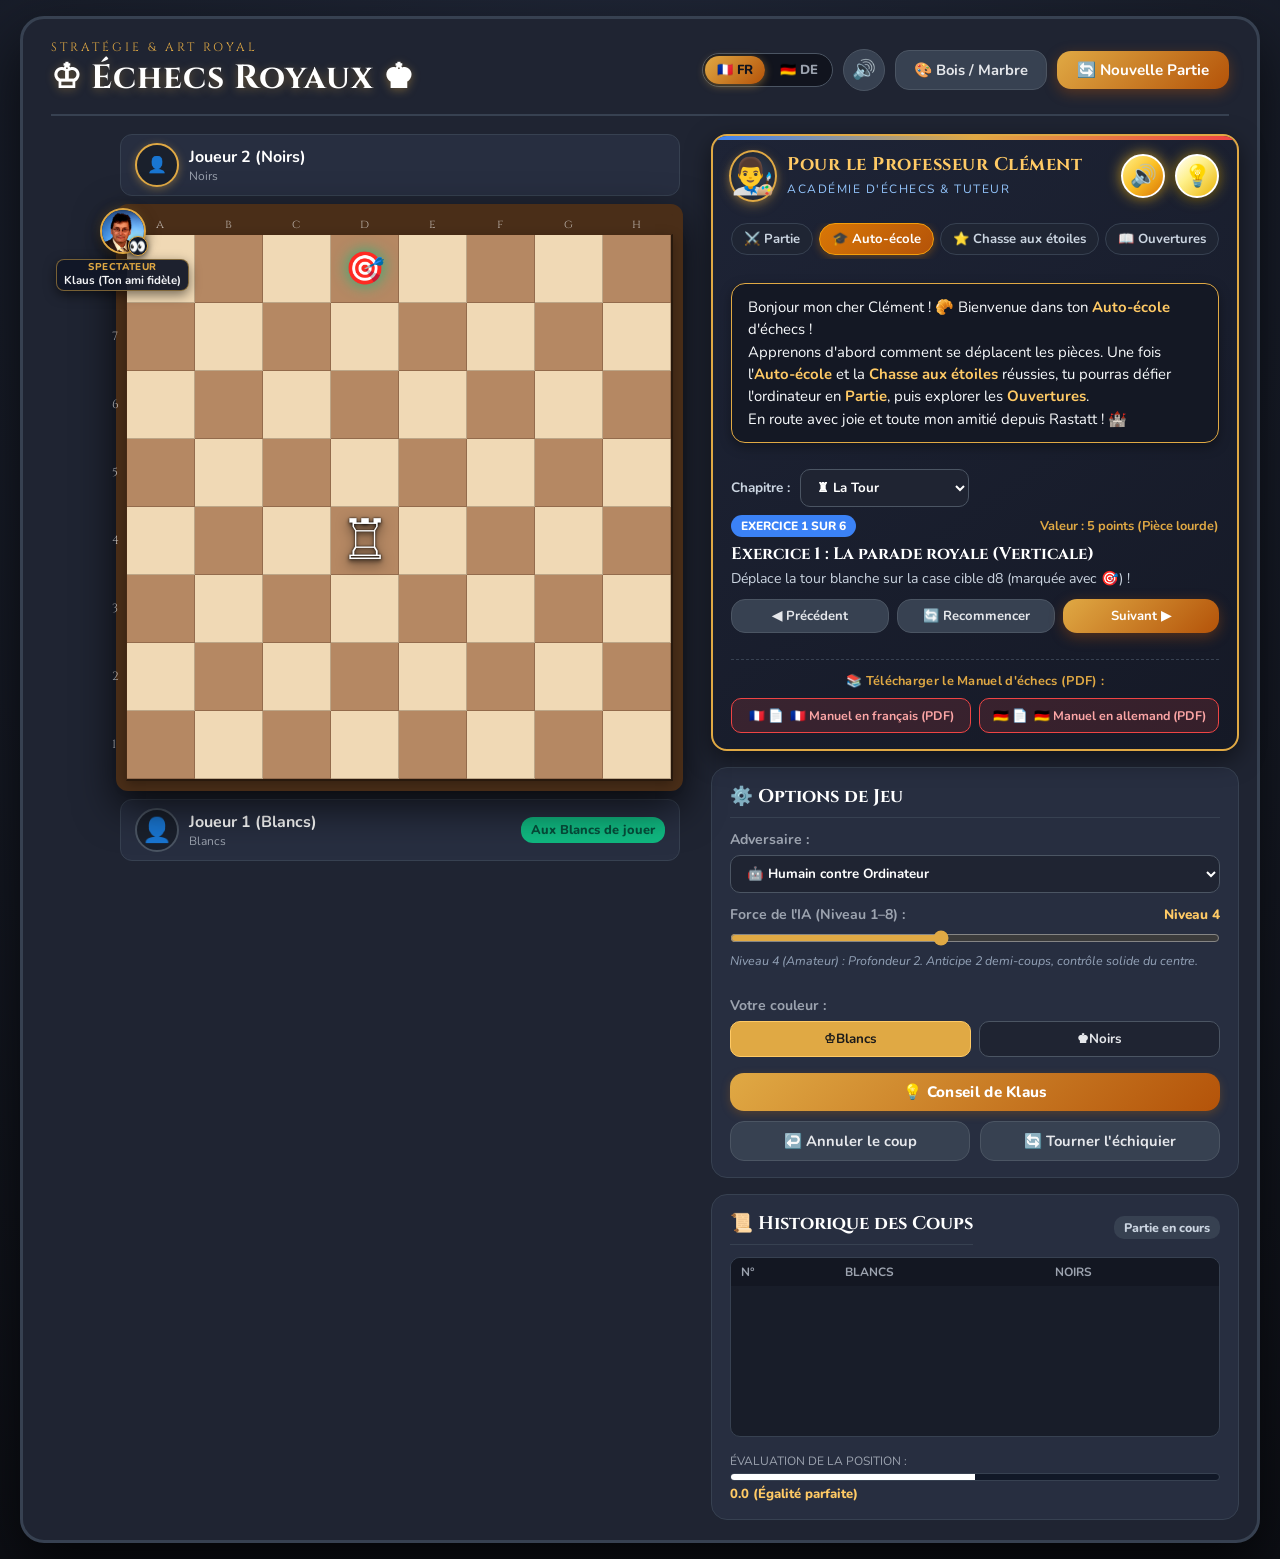
==== commit 0e0e5d5d: "Fix commentary turn tracking, explain bad moves, add hint button in game mode, and silence tips when" ====
--- a/index.html
+++ b/index.html
@@ -133,6 +133,7 @@
           </div>
 
           <div class="panel-actions">
+            <button id="btn-game-hint" class="btn-primary" title="Demander un conseil à Klaus pour le prochain coup" data-i18n="btnGameHint" data-i18n-title="btnGameHintTitle">💡 Conseil de Klaus</button>
             <button id="btn-undo" class="btn-secondary" title="Revenir au coup précédent" data-i18n="btnUndo" data-i18n-title="btnUndoTitle">↩️ Annuler le coup</button>
             <button id="btn-flip" class="btn-secondary" title="Pivoter l'échiquier à 180 degrés" data-i18n="btnFlip" data-i18n-title="btnFlipTitle">🔄 Tourner l'échiquier</button>
           </div>
--- a/chess.css
+++ b/chess.css
@@ -17,6 +17,7 @@
   --board-border: #4a2e18;
   --board-light: #f0d9b5;
   --board-dark: #b58863;
+  --board-grid: rgba(60, 35, 15, 0.28);
   --highlight-select: rgba(255, 215, 0, 0.65);
   --highlight-last: rgba(205, 210, 106, 0.5);
   --highlight-dot: rgba(20, 85, 30, 0.45);
@@ -31,6 +32,7 @@
   --board-border: #334155;
   --board-light: #e2e8f0;
   --board-dark: #64748b;
+  --board-grid: rgba(15, 23, 42, 0.32);
   --highlight-select: rgba(56, 189, 248, 0.65);
   --highlight-last: rgba(99, 102, 241, 0.45);
   --highlight-dot: rgba(14, 165, 233, 0.5);
@@ -324,7 +326,11 @@
   display: grid;
   grid-template-columns: repeat(8, 68px);
   grid-template-rows: repeat(8, 68px);
-  border: 2px solid rgba(0, 0, 0, 0.4);
+  border-top: 1px solid var(--board-grid, rgba(0, 0, 0, 0.25));
+  border-left: 1px solid var(--board-grid, rgba(0, 0, 0, 0.25));
+  border-right: 2px solid rgba(0, 0, 0, 0.45);
+  border-bottom: 2px solid rgba(0, 0, 0, 0.45);
+  box-shadow: 0 4px 12px rgba(0, 0, 0, 0.3);
 }
 
 /* Kachel */
@@ -336,6 +342,9 @@
   justify-content: center;
   position: relative;
   cursor: pointer;
+  box-sizing: border-box;
+  border-right: 1px solid var(--board-grid, rgba(0, 0, 0, 0.25));
+  border-bottom: 1px solid var(--board-grid, rgba(0, 0, 0, 0.25));
 }
 
 .square.light {
@@ -506,12 +515,26 @@
 
 .panel-actions {
   display: flex;
+  flex-wrap: wrap;
   gap: 10px;
   margin-top: 4px;
 }
 
 .panel-actions button {
-  flex: 1;
+  flex: 1 1 calc(50% - 5px);
+}
+
+.panel-actions #btn-game-hint {
+  flex: 1 1 100%;
+  font-weight: 800;
+  letter-spacing: 0.3px;
+  box-shadow: 0 3px 10px rgba(217, 119, 6, 0.25);
+  transition: all 0.2s ease;
+}
+
+.panel-actions #btn-game-hint:hover:not(:disabled) {
+  transform: translateY(-1px);
+  box-shadow: 0 5px 14px rgba(217, 119, 6, 0.4);
 }
 
 /* Zug-Protokoll */
